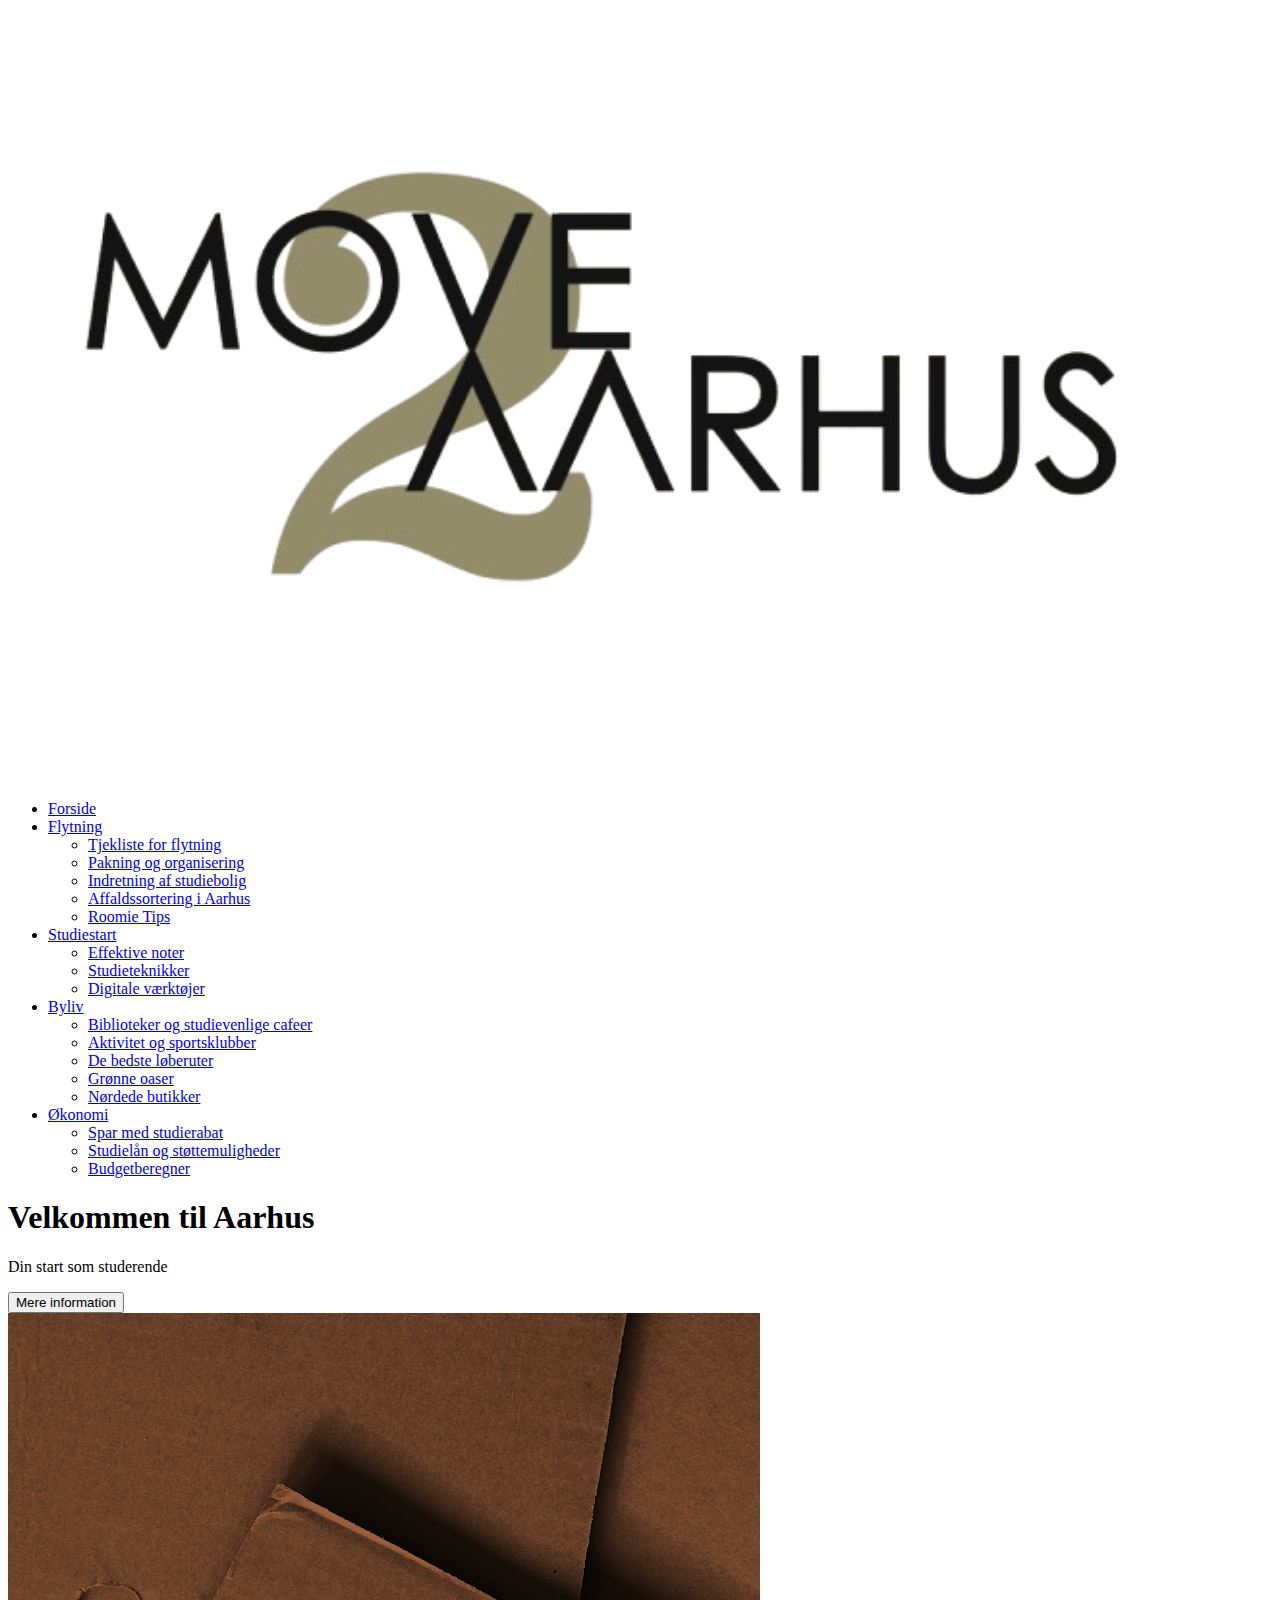
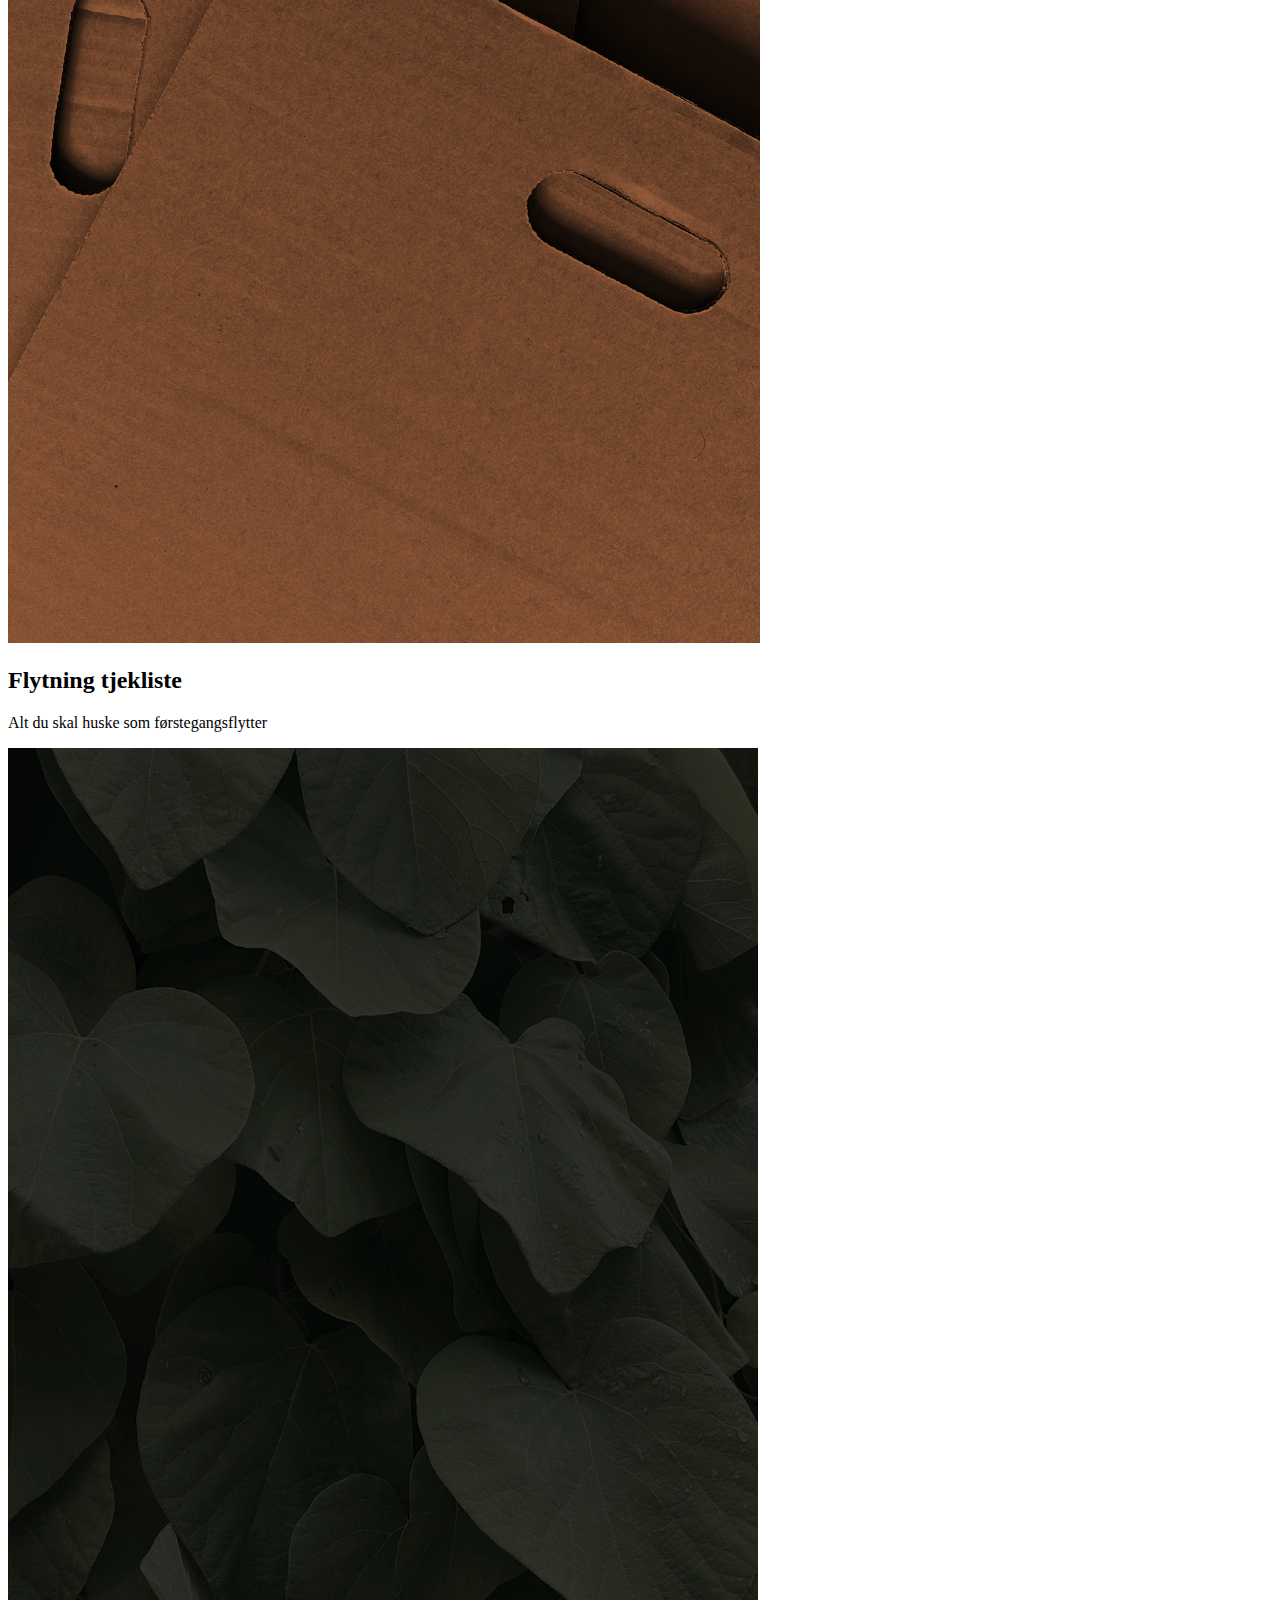
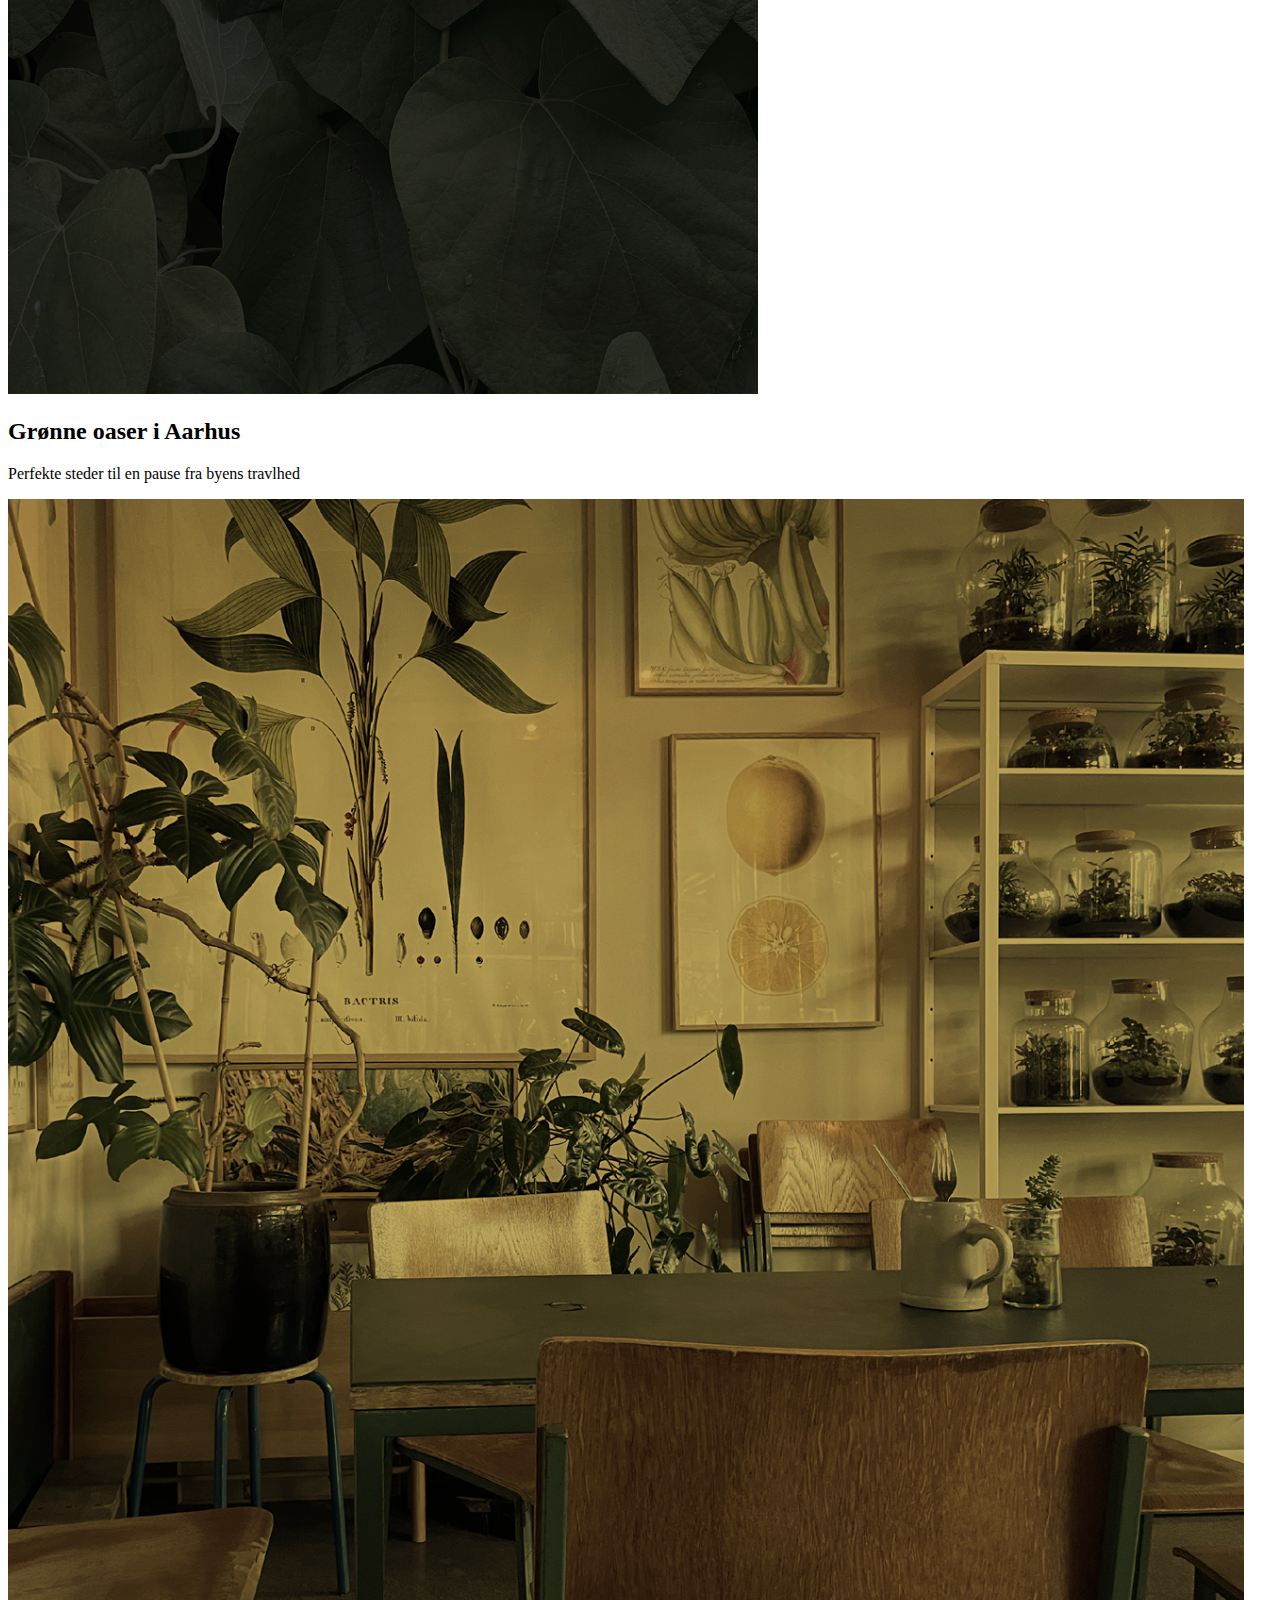
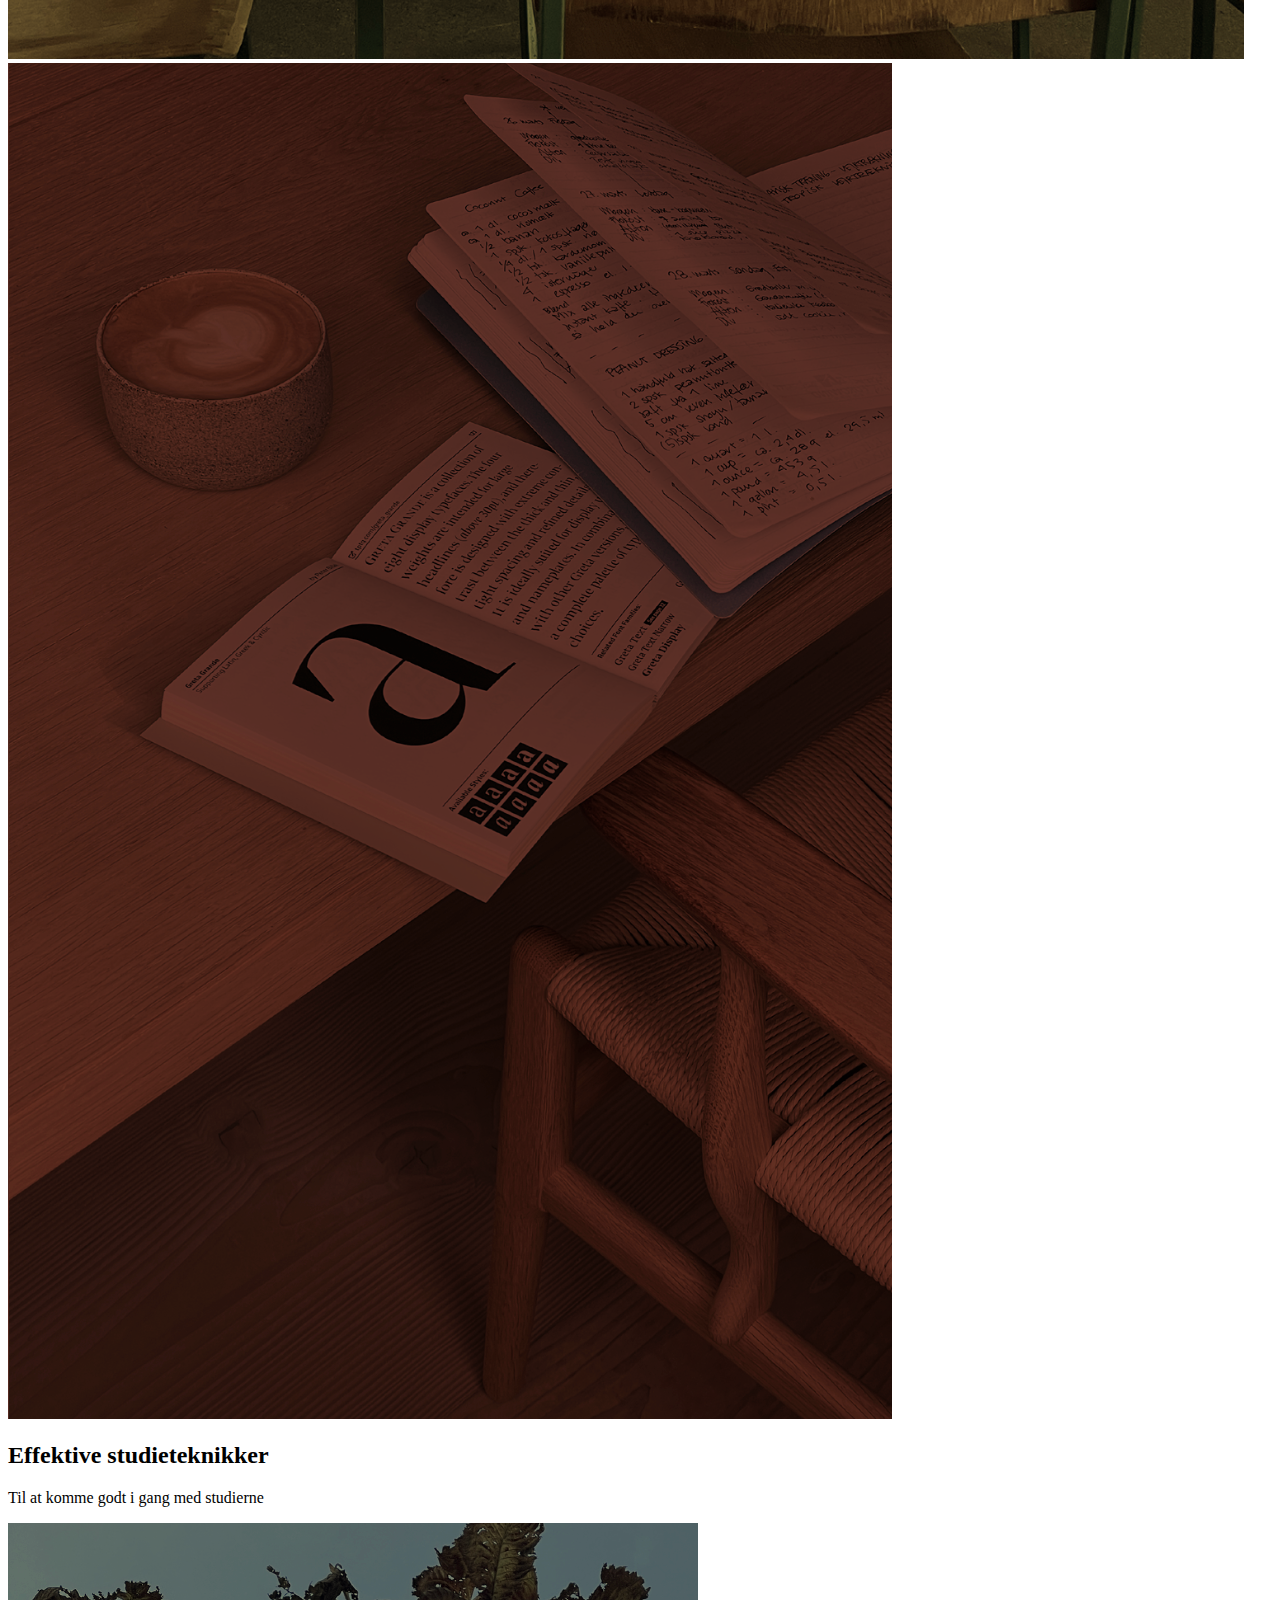
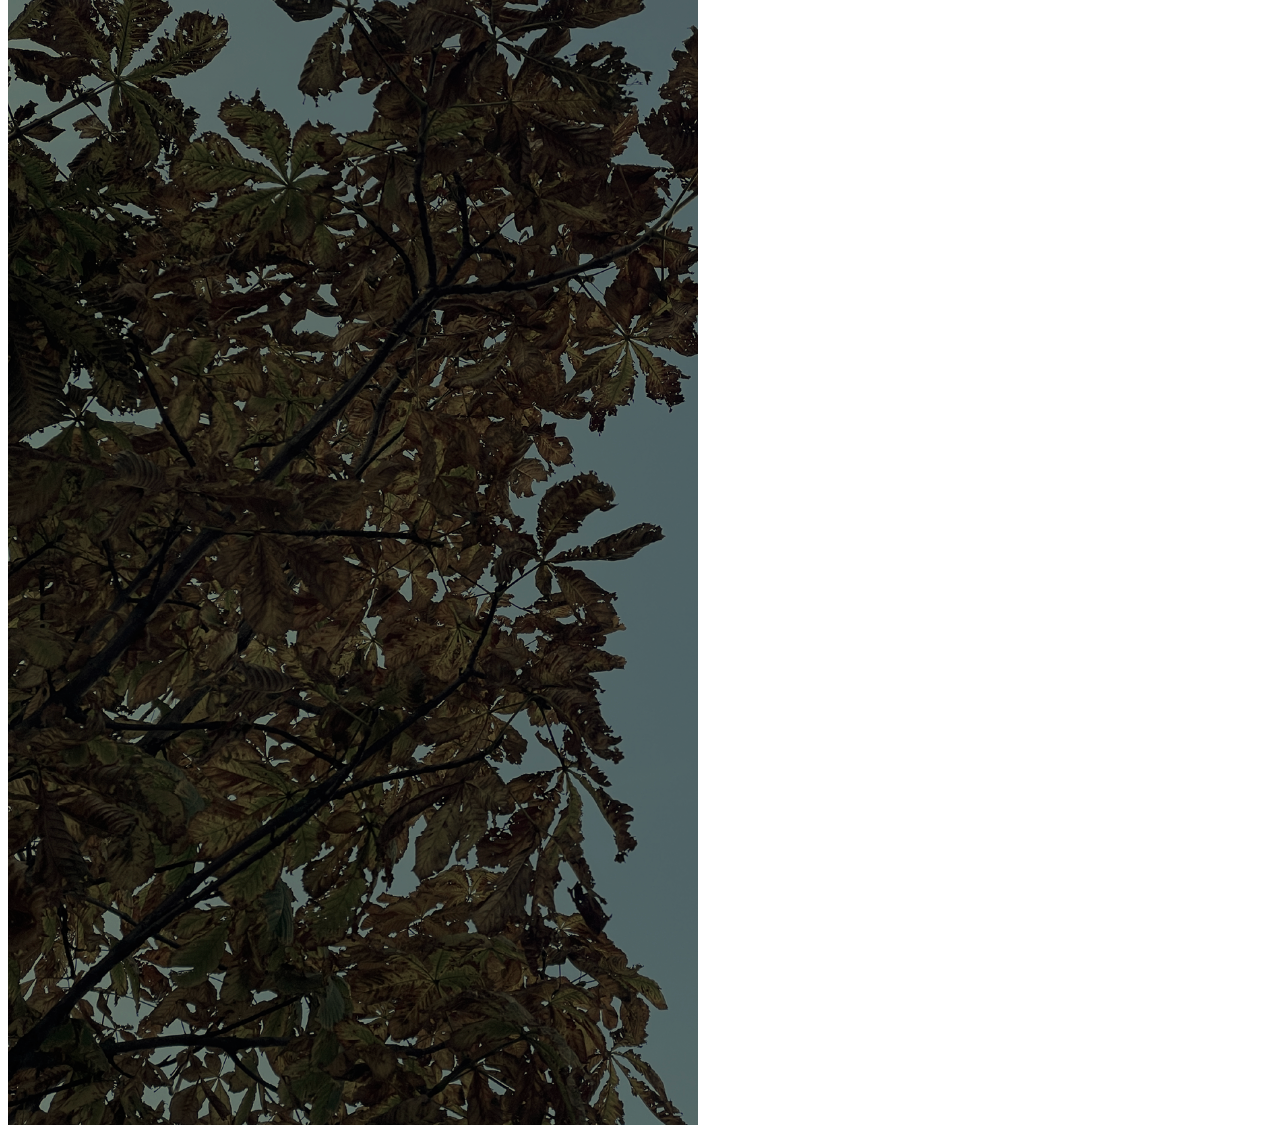
==== index.html @ 3c09b666 "index.html - forside html" ====
<!DOCTYPE html>
<html lang="da">

<head>
    <meta charset="UTF-8">
    <meta name="viewport" content="width=device-width, initial-scale=1.0">
    <title>Move2Aarhus</title>
    <link rel="stylesheet" href="css/style.css">
</head>

<body>
    <header>
        <section class="logo">
            <img src="img/logo.png" alt="Move2Aarhus logo">
        </section>
        <section>
            <nav>
                <ul class="menubar">
                    <li><a href="index.html">Forside</a></li>
                    <li class="dropdown">
                        <a href="#">Flytning</a>
                        <ul class="dropdown-content">
                            <li><a href="tjekliste.html">Tjekliste for flytning</a></li>
                            <li><a href="#">Pakning og organisering</a></li>
                            <li><a href="#">Indretning af studiebolig</a></li>
                            <li><a href="#">Affaldssortering i Aarhus</a></li>
                            <li><a href="#">Roomie Tips</a></li>
                        </ul>
                    </li>
                    <li class="dropdown">
                        <a href="#">Studiestart</a>
                        <ul class="dropdown-content">
                            <li><a href="#">Effektive noter</a></li>
                            <li><a href="studieteknikker.html">Studieteknikker</a></li>
                            <li><a href="#">Digitale værktøjer</a></li>
                        </ul>
                    </li>
                    <li class="dropdown">
                        <a href="#">Byliv</a>
                        <ul class="dropdown-content">
                            <li><a href="#">Biblioteker og studievenlige cafeer</a></li>
                            <li><a href="#">Aktivitet og sportsklubber</a></li>
                            <li><a href="#">De bedste løberuter</a></li>
                            <li><a href="grønne-oaser.html">Grønne oaser</a></li>
                            <li><a href="#">Nørdede butikker</a></li>
                        </ul>
                    </li>
                    <li class="dropdown">
                        <a href="#">Økonomi</a>
                        <ul class="dropdown-content">
                            <li><a href="#">Spar med studierabat</a></li>
                            <li><a href="#">Studielån og støttemuligheder</a></li>
                            <li><a href="#">Budgetberegner</a></li>
                        </ul>
                    </li>
                </ul>
            </nav>
        </section>
    </header>

    <main>
        <section class="velkommen">
            <h1>Velkommen til Aarhus</h1>
            <p>Din start som studerende</p>
            <button>Mere information</button>
        </section>

        <section class="forside-billeder-grid">
            <article class="billede billede-1">
                <img src="img/forside/kasser.png" alt="Flytning tjekliste">
                <div class="tekst">
                    <h2>Flytning tjekliste</h2>
                    <p>Alt du skal huske som førstegangsflytter</p>
                </div>
            </article>
            <article class="billede billede-2">
                <img src="img/forside/planter.png" alt="Grønne oaser i Aarhus">
                <div class="tekst">
                    <h2>Grønne oaser i Aarhus</h2>
                    <p>Perfekte steder til en pause fra byens travlhed</p>
                </div>
            </article>
            <article class="billede billede-3">
                <img src="img/forside/plantecafe.png" alt="Plantecafé Plukk">
            </article>
            <article class="billede billede-4">
                <img src="img/forside/studie.png" alt="Effektive studieteknikker">
                <div class="tekst">
                    <h2>Effektive studieteknikker</h2>
                    <p>Til at komme godt i gang med studierne</p>
                </div>
            </article>
            <article class="billede billede-5">
                <img src="img/forside/træ.png" alt="Toppen af træ">
            </article>
        </section>
    </main>
</body>

</html>
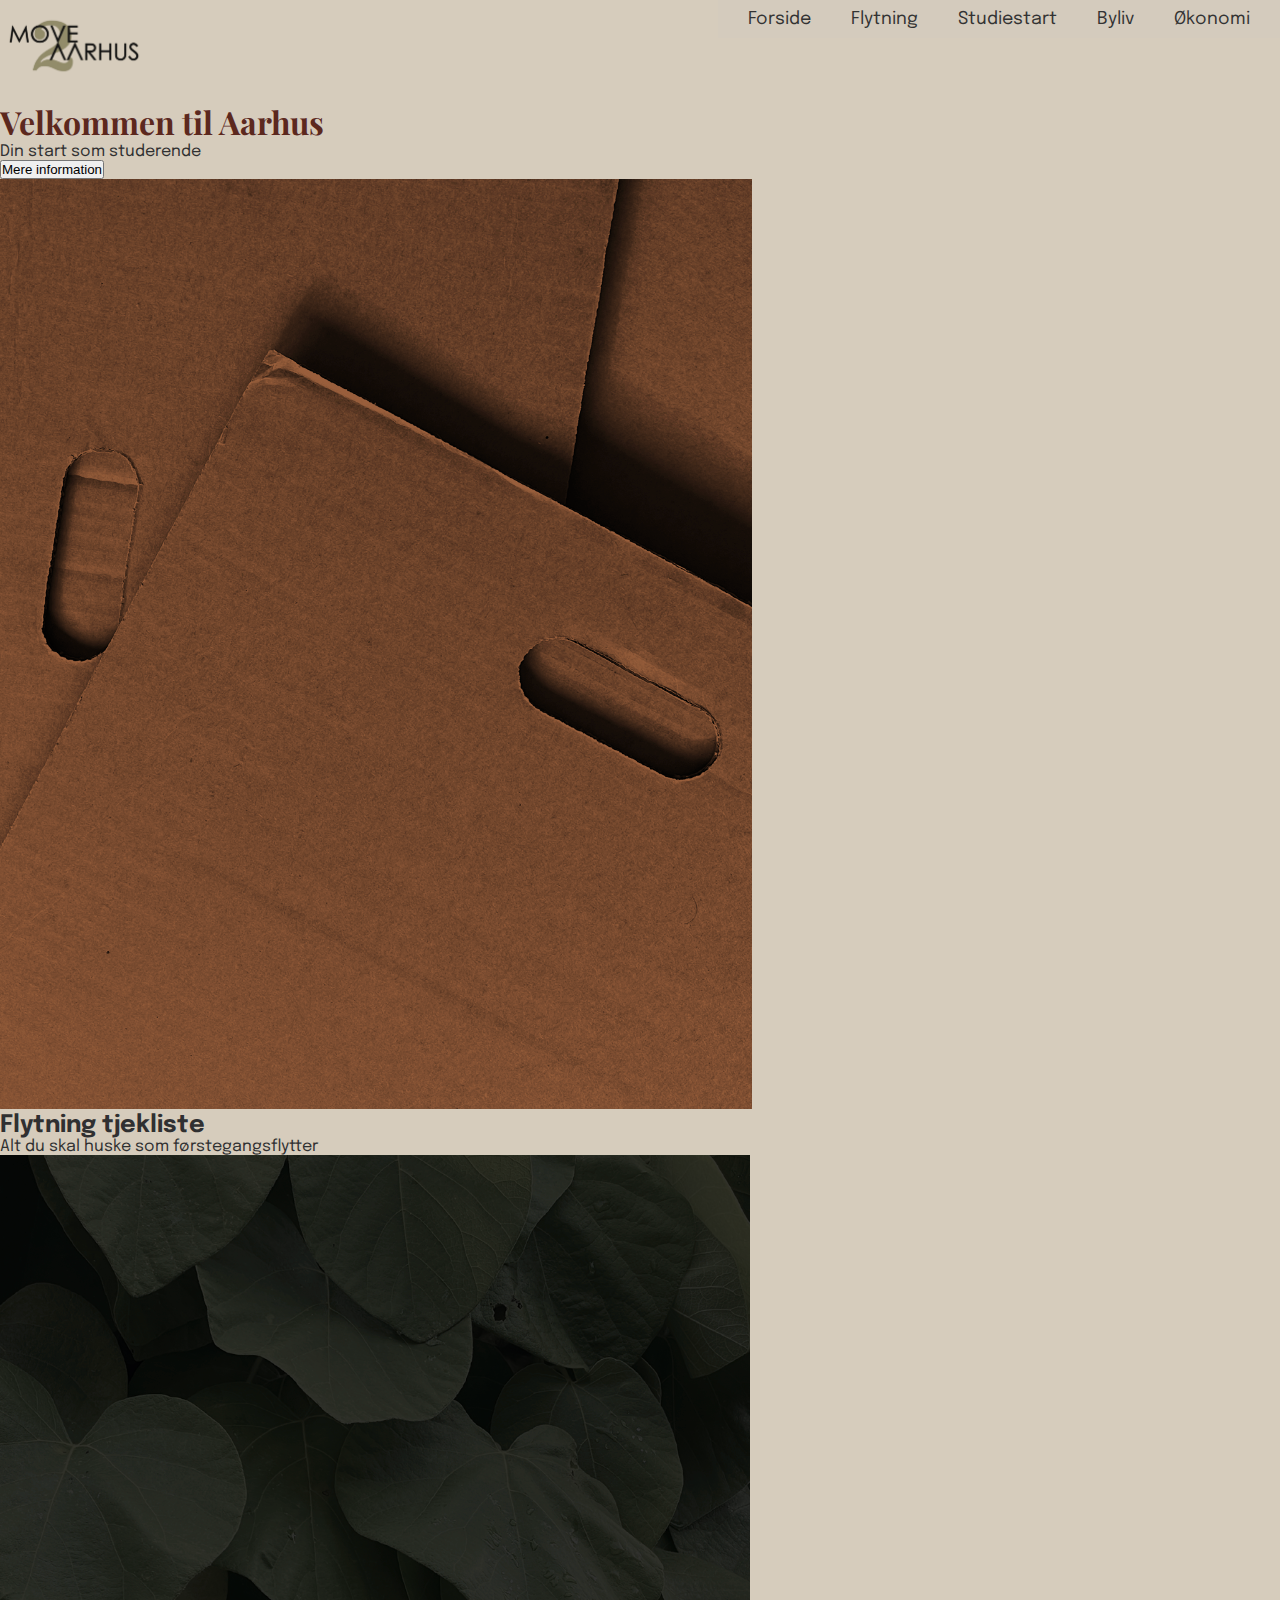
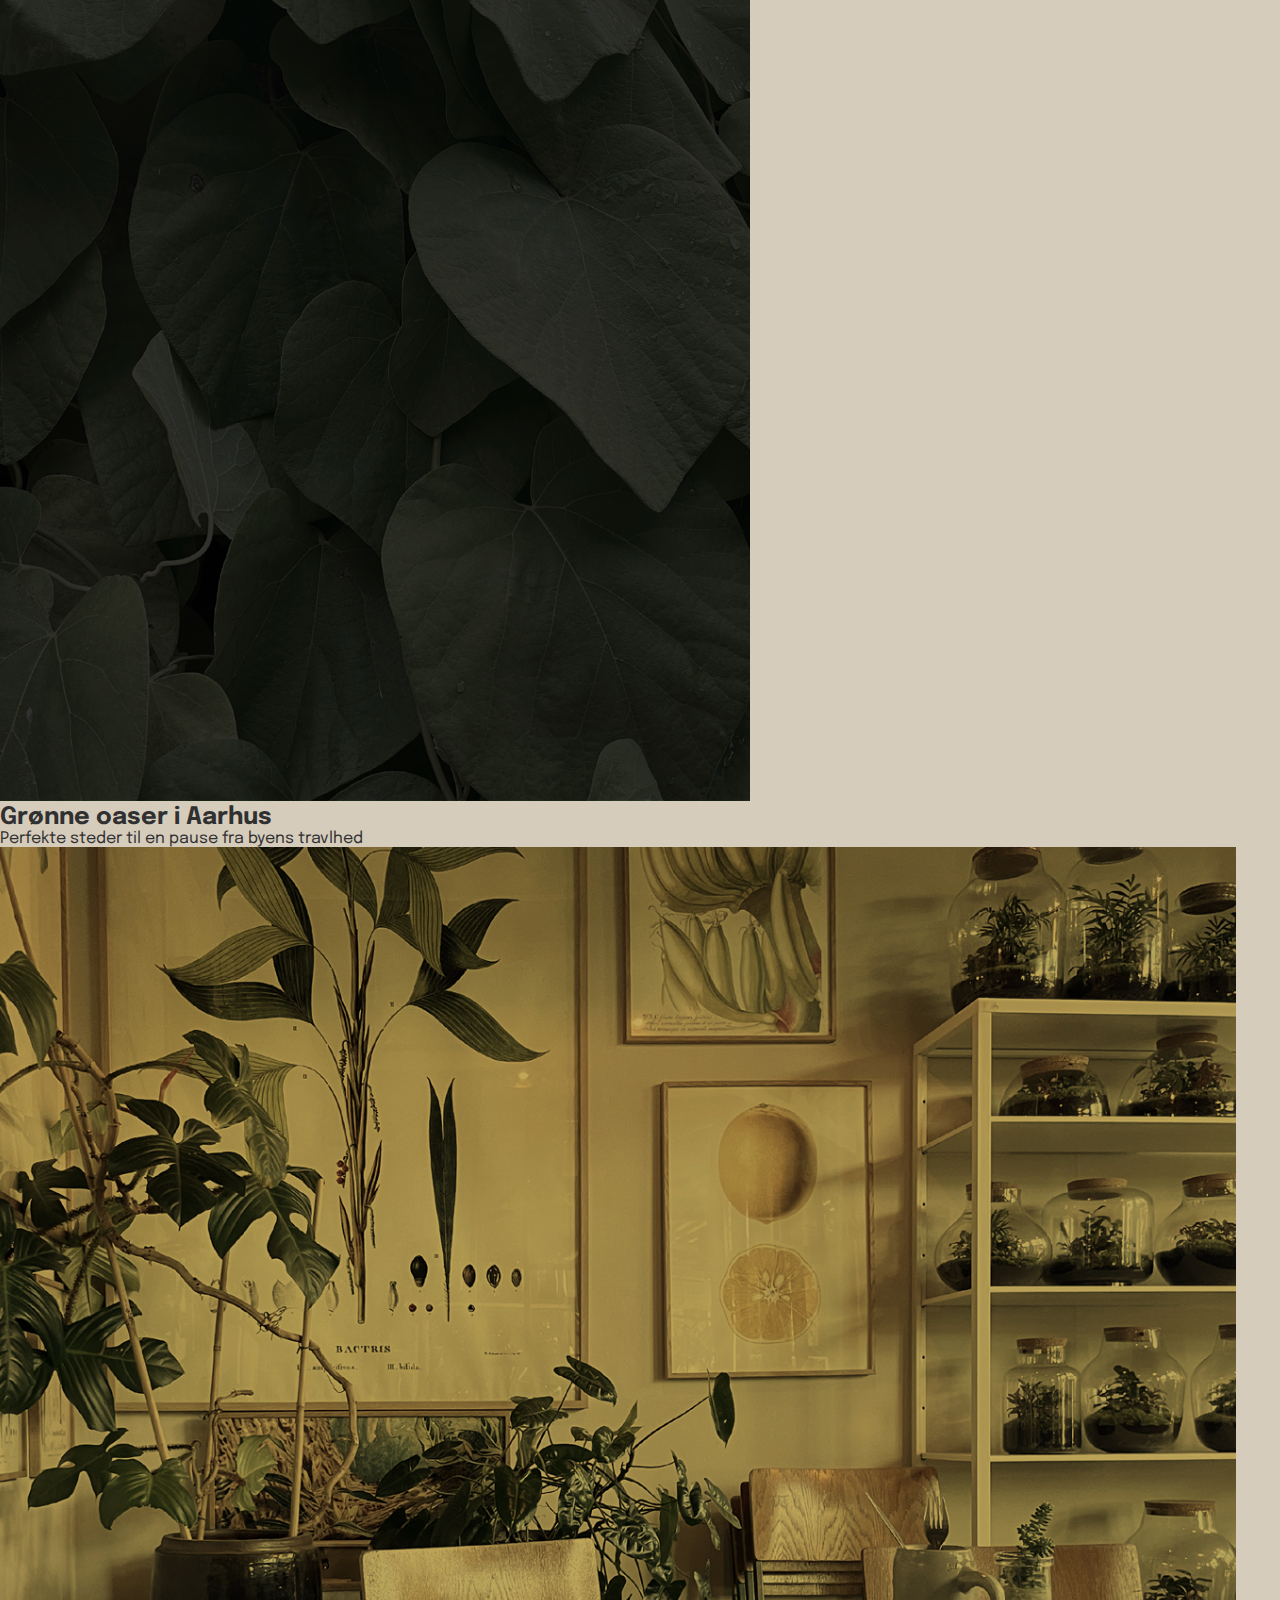
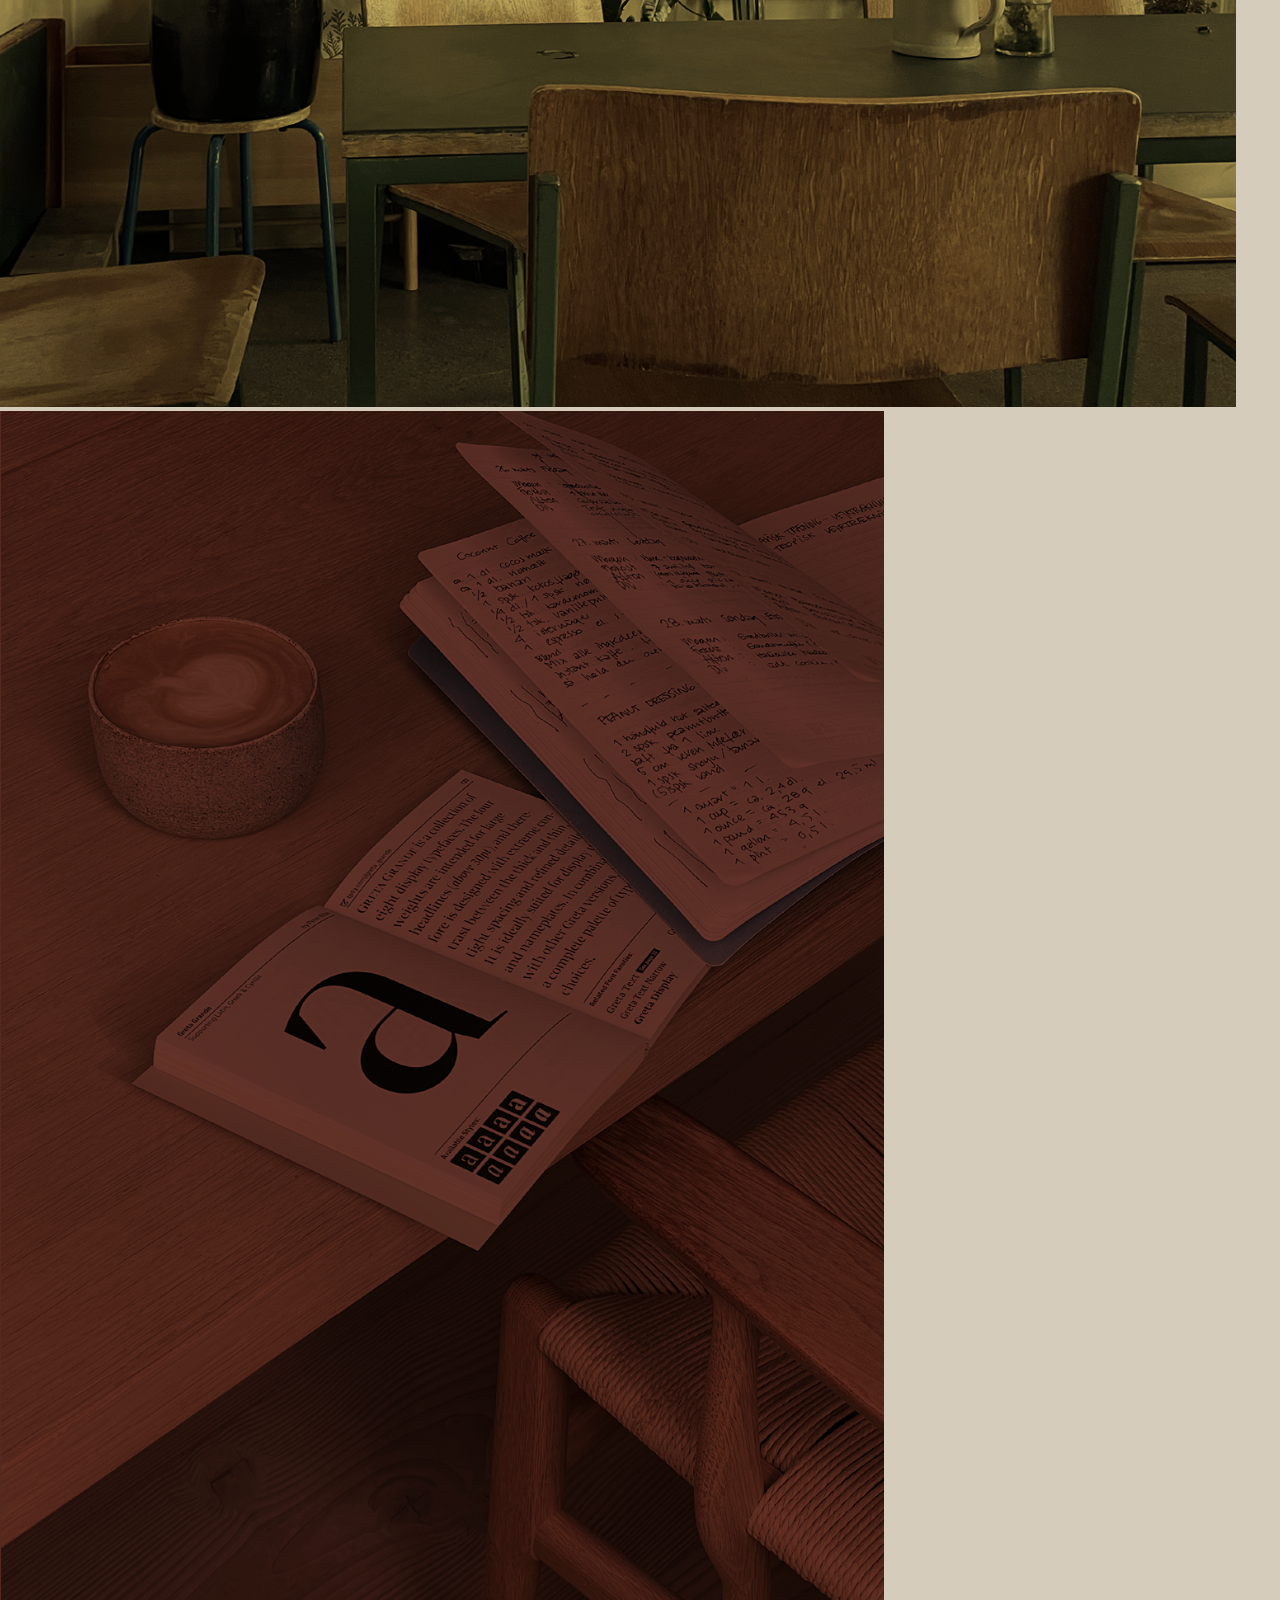
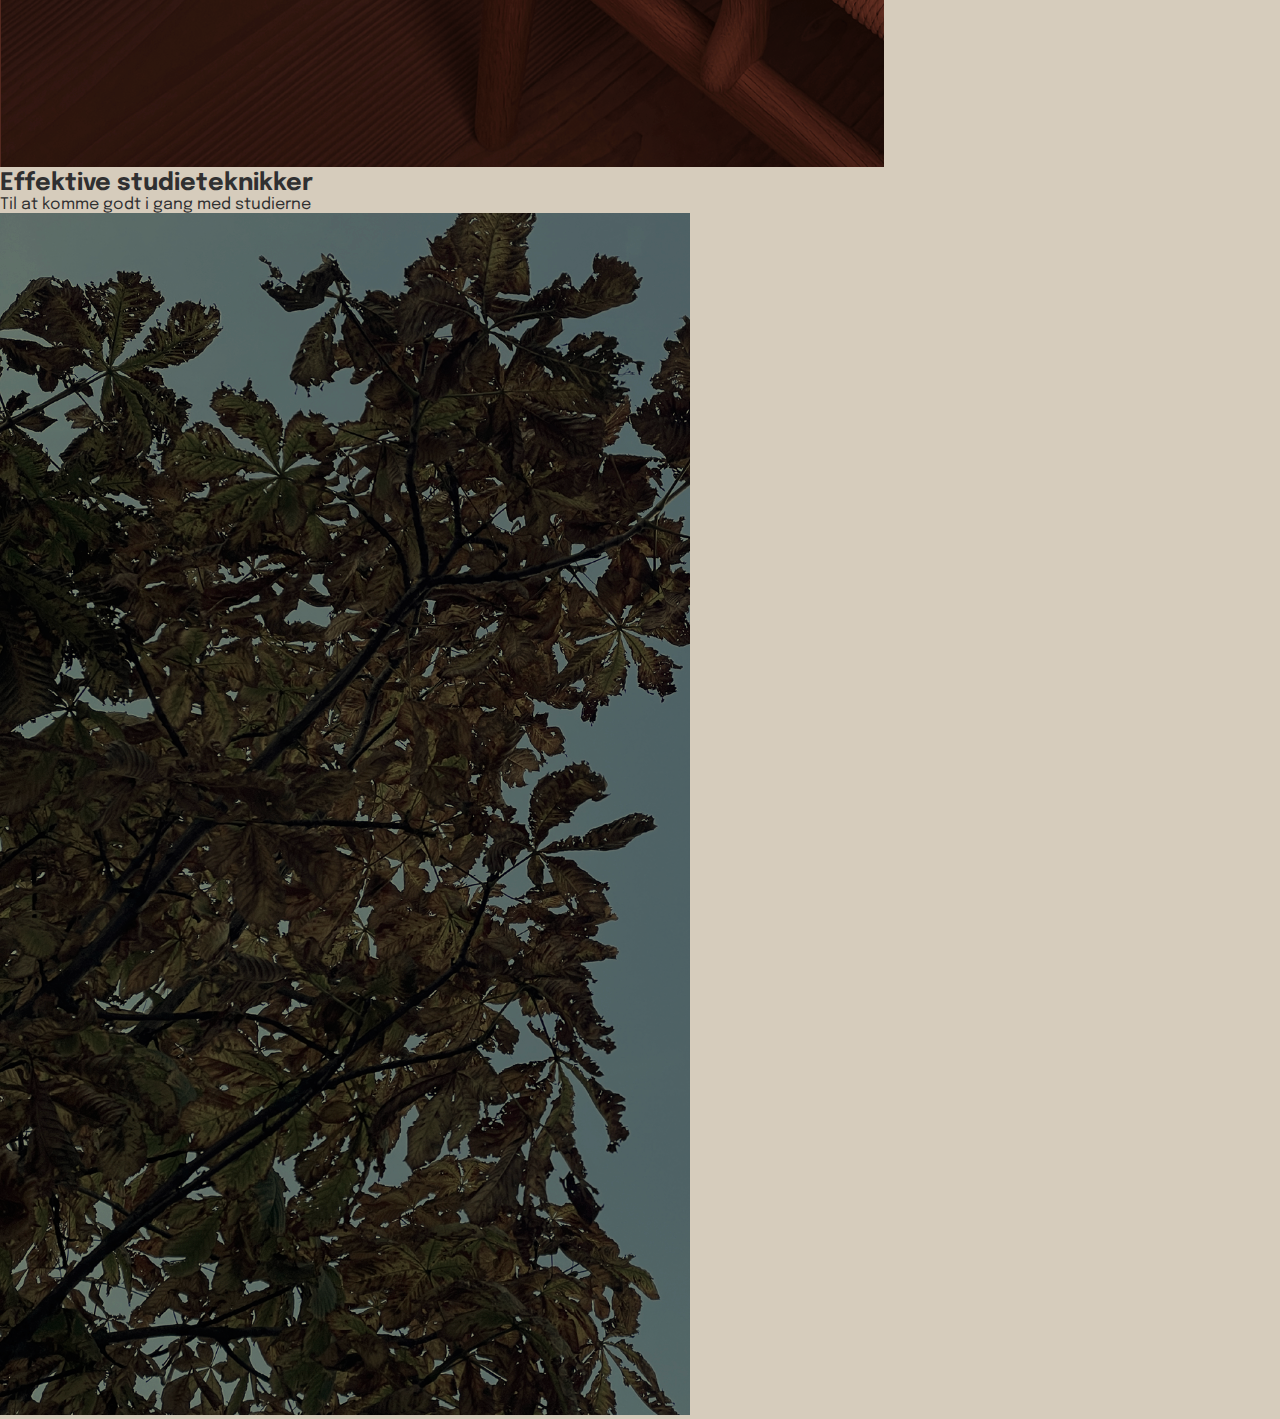
==== commit 71078562: "Navigationsbar i index" ====
--- a/index.html
+++ b/index.html
@@ -6,6 +6,16 @@
     <meta name="viewport" content="width=device-width, initial-scale=1.0">
     <title>Move2Aarhus</title>
     <link rel="stylesheet" href="css/style.css">
+
+    <!-- Link til Playfair Display Font-->
+    <link rel="preconnect" href="https://fonts.googleapis.com">
+    <link rel="preconnect" href="https://fonts.gstatic.com" crossorigin>
+    <link href="https://fonts.googleapis.com/css2?family=Playfair+Display:ital,wght@0,400..900;1,400..900&display=swap" rel="stylesheet">
+   
+    <!-- Link til Epilouge Font-->
+    <link rel="preconnect" href="https://fonts.googleapis.com">
+    <link rel="preconnect" href="https://fonts.gstatic.com" crossorigin>
+    <link href="https://fonts.googleapis.com/css2?family=Epilogue:ital,wght@0,100..900;1,100..900&family=Playfair+Display:ital,wght@0,400..900;1,400..900&display=swap" rel="stylesheet">
 </head>
 
 <body>
@@ -14,50 +24,54 @@
             <img src="img/logo.png" alt="Move2Aarhus logo">
         </section>
         <section>
-            <nav>
-                <ul class="menubar">
+            <nav class="navbar">
+                <ul>
                     <li><a href="index.html">Forside</a></li>
+
                     <li class="dropdown">
-                        <a href="#">Flytning</a>
-                        <ul class="dropdown-content">
-                            <li><a href="tjekliste.html">Tjekliste for flytning</a></li>
-                            <li><a href="#">Pakning og organisering</a></li>
-                            <li><a href="#">Indretning af studiebolig</a></li>
-                            <li><a href="#">Affaldssortering i Aarhus</a></li>
-                            <li><a href="#">Roomie Tips</a></li>
-                        </ul>
+                        <a href="#" class="dropbtn">Flytning</a>
+                        <div class="dropdown-content">
+                            <a href="tjekliste.html">Flytning</a>
+                            <a href="#">Pakning og organisering</a>
+                            <a href="#">Indretning af studiebolig</a>
+                            <a href="#">Affaldssortering i Aarhus</a>
+                            <a href="#">Roomie Tips</a>
+                        </div>
                     </li>
+
                     <li class="dropdown">
-                        <a href="#">Studiestart</a>
-                        <ul class="dropdown-content">
-                            <li><a href="#">Effektive noter</a></li>
-                            <li><a href="studieteknikker.html">Studieteknikker</a></li>
-                            <li><a href="#">Digitale værktøjer</a></li>
-                        </ul>
+                        <a href="#" class="dropbtn">Studiestart</a>
+                        <div class="dropdown-content">
+                            <a href="#">Effektive noter</a>
+                            <a href="studieteknikker.html">Studieteknikker</a>
+                            <a href="#">Digitale værktøjer</a>
+                        </div>
                     </li>
+
                     <li class="dropdown">
-                        <a href="#">Byliv</a>
-                        <ul class="dropdown-content">
-                            <li><a href="#">Biblioteker og studievenlige cafeer</a></li>
-                            <li><a href="#">Aktivitet og sportsklubber</a></li>
-                            <li><a href="#">De bedste løberuter</a></li>
-                            <li><a href="grønne-oaser.html">Grønne oaser</a></li>
-                            <li><a href="#">Nørdede butikker</a></li>
-                        </ul>
+                        <a href="#" class="dropbtn">Byliv</a>
+                        <div class="dropdown-content">
+                            <a href="#">Biblioteker og studievenlige cafeer</a>
+                            <a href="#">Aktivitet og sportsklubber</a>
+                            <a href="#">De bedste løberuter</a>
+                            <a href="grønne-oaser.html">Grønne oaser</a>
+                            <a href="#">Nørdede butikker</a>
+                        </div>
                     </li>
+
                     <li class="dropdown">
-                        <a href="#">Økonomi</a>
-                        <ul class="dropdown-content">
-                            <li><a href="#">Spar med studierabat</a></li>
-                            <li><a href="#">Studielån og støttemuligheder</a></li>
-                            <li><a href="#">Budgetberegner</a></li>
-                        </ul>
+                        <a href="#" class="dropbtn">Økonomi</a>
+                        <div class="dropdown-content">
+                            <a href="#">Spar med studierabat</a>
+                            <a href="#">Studielån og støttemuligheder</a>
+                            <a href="#">Budgetberegner</a>
+                        </div>
                     </li>
                 </ul>
             </nav>
         </section>
     </header>
-
+    
     <main>
         <section class="velkommen">
             <h1>Velkommen til Aarhus</h1>
--- a/css/style.css
+++ b/css/style.css
@@ -0,0 +1,113 @@
+* {
+    margin: 0;
+    padding: 0;
+    box-sizing: border-box;
+}
+
+:root {
+    --rødbrun: rgb(92,40,30);
+    --baggrund: rgb(214,204,188);
+    --tekst: rgb(48,48,49);
+    --oliven: rgb(140,135,106);
+    --karry: rgb(190,162,81);
+    --off-white: rgb(251,249,237)
+}
+
+body {
+    margin: 0;
+    font-family: "Epilogue";
+    background-color:var(--baggrund);
+    color: var(--tekst);
+}
+
+.logo img {
+    width: 150px;
+    height: auto;
+}
+
+/* Navigation bar */
+.navbar {
+    position: absolute;
+    top: 0;
+    right: 0;
+    background-color: #d4cbbd;
+    padding: 10px 20px;
+}
+
+.navbar ul {
+    list-style-type: none;
+    margin: 0;
+    padding: 0;
+    display: flex;
+    gap: 20px;
+}
+
+.navbar ul li {
+    position: relative;
+}
+
+.navbar ul li a {
+    text-decoration: none;
+    color: #333;
+    font-size: 1.1rem;
+    padding: 5px 10px;
+    transition: color 0.3s;
+}
+
+.navbar ul li a:hover {
+    color: #000;
+}
+
+/* Dropdown menu */
+.dropdown-content {
+    display: none;
+    position: absolute;
+    background-color: #f9f9f9;
+    box-shadow: 0px 8px 16px rgba(0, 0, 0, 0.2);
+    min-width: 160px;
+    z-index: 1;
+}
+
+.dropdown-content a {
+    padding: 10px 20px;
+    display: block;
+    text-decoration: none;
+    color: #333;
+    font-size: 1rem;
+}
+
+.dropdown-content a:hover {
+    background-color: #ddd;
+}
+
+.dropdown:hover .dropdown-content {
+    display: block;
+}
+
+.dropbtn {
+    cursor: pointer;
+}
+
+h1 {
+    font-family: "Playfair Display";
+    color: var(--rødbrun);
+}
+
+/* floating af billeder:
+
+
+        /* Full height and width */
+        html, body {
+            height: 100%;
+            width: 100%;
+        }
+
+        /* Image styling */
+        .top-image {
+            display: block;         /* Remove inline space */
+            width: 100vw;           /* Full width of the viewport */
+            height: auto;           /* Maintain aspect ratio */
+            position: absolute;     /* Position at the top */
+            top: 0;
+            left: 0;
+        }
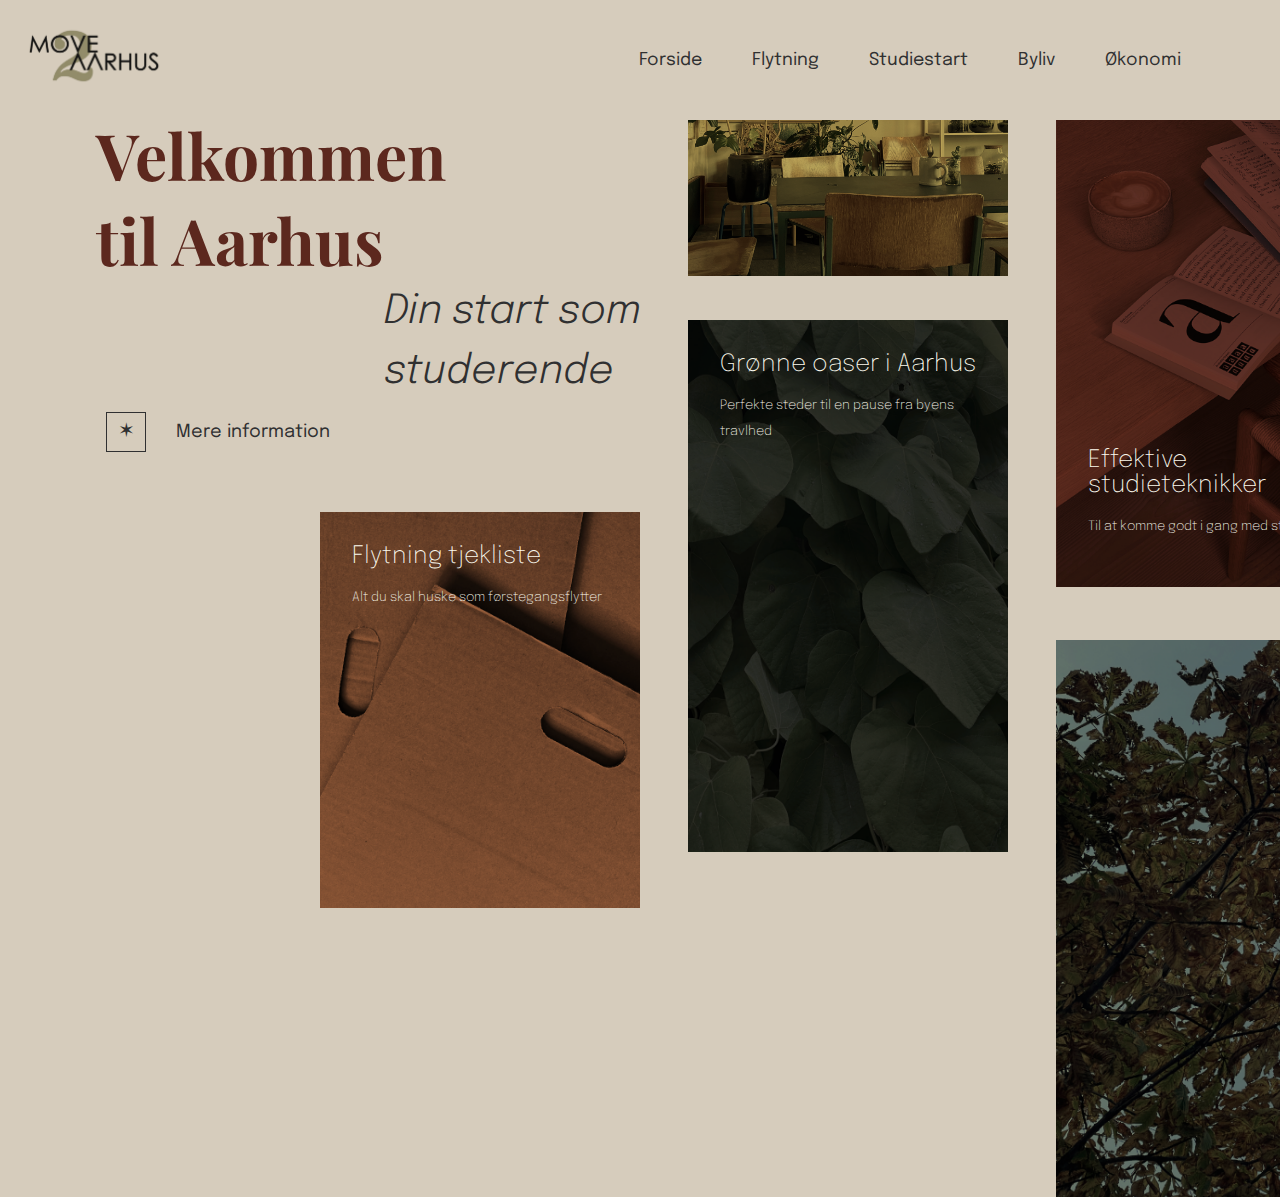
==== commit 6d779a82: "CSS til min forside" ====
--- a/index.html
+++ b/index.html
@@ -20,92 +20,99 @@
 
 <body>
     <header>
-        <section class="logo">
-            <img src="img/logo.png" alt="Move2Aarhus logo">
-        </section>
-        <section>
-            <nav class="navbar">
-                <ul>
-                    <li><a href="index.html">Forside</a></li>
+        <section class="navbar-container">
+            <article class="logo">
+                <img src="img/logo.png" alt="Move2Aarhus logo">
+            </article>
+            <article>
+                <nav class="navbar">
+                    <ul>
+                        <li><a href="index.html">Forside</a></li>
 
-                    <li class="dropdown">
-                        <a href="#" class="dropbtn">Flytning</a>
-                        <div class="dropdown-content">
-                            <a href="tjekliste.html">Flytning</a>
-                            <a href="#">Pakning og organisering</a>
-                            <a href="#">Indretning af studiebolig</a>
-                            <a href="#">Affaldssortering i Aarhus</a>
-                            <a href="#">Roomie Tips</a>
-                        </div>
-                    </li>
+                        <li class="dropdown">
+                            <a href="#" class="dropbtn">Flytning</a>
+                            <div class="dropdown-content">
+                                <a href="tjekliste.html">Flytning</a>
+                                <a href="#">Pakning og organisering</a>
+                                <a href="#">Indretning af studiebolig</a>
+                                <a href="#">Affaldssortering i Aarhus</a>
+                                <a href="#">Roomie Tips</a>
+                            </div>
+                        </li>
 
-                    <li class="dropdown">
-                        <a href="#" class="dropbtn">Studiestart</a>
-                        <div class="dropdown-content">
-                            <a href="#">Effektive noter</a>
-                            <a href="studieteknikker.html">Studieteknikker</a>
-                            <a href="#">Digitale værktøjer</a>
-                        </div>
-                    </li>
+                        <li class="dropdown">
+                            <a href="#" class="dropbtn">Studiestart</a>
+                            <div class="dropdown-content">
+                                <a href="#">Effektive noter</a>
+                                <a href="studieteknikker.html">Studieteknikker</a>
+                                <a href="#">Digitale værktøjer</a>
+                            </div>
+                        </li>
 
-                    <li class="dropdown">
-                        <a href="#" class="dropbtn">Byliv</a>
-                        <div class="dropdown-content">
-                            <a href="#">Biblioteker og studievenlige cafeer</a>
-                            <a href="#">Aktivitet og sportsklubber</a>
-                            <a href="#">De bedste løberuter</a>
-                            <a href="grønne-oaser.html">Grønne oaser</a>
-                            <a href="#">Nørdede butikker</a>
-                        </div>
-                    </li>
+                        <li class="dropdown">
+                            <a href="#" class="dropbtn">Byliv</a>
+                            <div class="dropdown-content">
+                                <a href="#">Biblioteker og studievenlige cafeer</a>
+                                <a href="#">Aktivitet og sportsklubber</a>
+                                <a href="#">De bedste løberuter</a>
+                                <a href="grønne-oaser.html">Grønne oaser</a>
+                                <a href="#">Nørdede butikker</a>
+                            </div>
+                        </li>
 
-                    <li class="dropdown">
-                        <a href="#" class="dropbtn">Økonomi</a>
-                        <div class="dropdown-content">
-                            <a href="#">Spar med studierabat</a>
-                            <a href="#">Studielån og støttemuligheder</a>
-                            <a href="#">Budgetberegner</a>
-                        </div>
-                    </li>
-                </ul>
-            </nav>
+                        <li class="dropdown">
+                            <a href="#" class="dropbtn">Økonomi</a>
+                            <div class="dropdown-content">
+                                <a href="#">Spar med studierabat</a>
+                                <a href="#">Studielån og støttemuligheder</a>
+                                <a href="#">Budgetberegner</a>
+                            </div>
+                        </li>
+                    </ul>
+                </nav>
+            </article>
         </section>
     </header>
-    
+
     <main>
         <section class="velkommen">
-            <h1>Velkommen til Aarhus</h1>
-            <p>Din start som studerende</p>
-            <button>Mere information</button>
+            <h1>Velkommen<br>til Aarhus</h1>
+            <p>Din start som <br> studerende</p>
+            <article class="info-box">
+                <div class="icon-box">
+                    <span class="icon">✶</span>
+                </div>
+                <span class="info-text">Mere information</span>
+            </article>
         </section>
 
         <section class="forside-billeder-grid">
             <article class="billede billede-1">
-                <img src="img/forside/kasser.png" alt="Flytning tjekliste">
-                <div class="tekst">
+                <img src="img/forside/kasser.png" alt="Flytning tjekliste" class="kasser">
+                <div class="kasser text">
                     <h2>Flytning tjekliste</h2>
                     <p>Alt du skal huske som førstegangsflytter</p>
                 </div>
             </article>
             <article class="billede billede-2">
-                <img src="img/forside/planter.png" alt="Grønne oaser i Aarhus">
-                <div class="tekst">
+                <img src="img/forside/planter.png" alt="Grønne oaser i Aarhus" class="planter">
+                <div class="planter text">
                     <h2>Grønne oaser i Aarhus</h2>
                     <p>Perfekte steder til en pause fra byens travlhed</p>
                 </div>
             </article>
             <article class="billede billede-3">
-                <img src="img/forside/plantecafe.png" alt="Plantecafé Plukk">
+                <img src="img/forside/plantecafe.png" alt="Plantecafé Plukk" class="plukk">
             </article>
             <article class="billede billede-4">
-                <img src="img/forside/studie.png" alt="Effektive studieteknikker">
-                <div class="tekst">
+                <img src="img/forside/studie.png" alt="Effektive studieteknikker" class="studie">
+                <div class="studie text bottom">
                     <h2>Effektive studieteknikker</h2>
                     <p>Til at komme godt i gang med studierne</p>
                 </div>
             </article>
             <article class="billede billede-5">
-                <img src="img/forside/træ.png" alt="Toppen af træ">
+                <img src="img/forside/træ.png" alt="Toppen af træ" class="træ">
             </article>
         </section>
     </main>
--- a/css/style.css
+++ b/css/style.css
@@ -18,52 +18,65 @@
     font-family: "Epilogue";
     background-color:var(--baggrund);
     color: var(--tekst);
-}
-
+    margin-left: 6rem;
+    margin-right: 10rem;
+    margin-bottom: 4rem;
+    padding-top: 9rem;
+}
+
+/* Navigation bar */
+.navbar-container {
+    display: flex; /* Gør det til et flex-container */
+    justify-content: space-between; /* Sørger for, at logoet er til venstre og menuen til højre */
+    align-items: center; /* Vertikal centrering */
+    padding: 10px 20px; /* Lidt padding omkring indholdet */
+    background-color: var(--baggrund); /* Baggrundsfarve til hele baren */
+    position: fixed;
+    width: 100%; /* Sikrer, at baren fylder hele bredden */
+    top: 0;
+    left: 0;
+    right: 0rem;
+    z-index: 1000; /* Sørger for, at baren er øverst */
+}
+
+/* Logo */
 .logo img {
-    width: 150px;
+    width: 150px; /* Tilpas logoets størrelse */
     height: auto;
-}
-
-/* Navigation bar */
-.navbar {
-    position: absolute;
-    top: 0;
-    right: 0;
-    background-color: #d4cbbd;
-    padding: 10px 20px;
-}
-
+
+}
+
+/* Navbar */
 .navbar ul {
-    list-style-type: none;
+    list-style: none;
     margin: 0;
-    padding: 0;
+    padding-right: 4rem;
     display: flex;
-    gap: 20px;
+    gap: 20px; /* Afstand mellem menu punkterne */
 }
 
 .navbar ul li {
-    position: relative;
+    display: inline-block;
 }
 
 .navbar ul li a {
     text-decoration: none;
-    color: #333;
+    color: var(--tekst);
     font-size: 1.1rem;
-    padding: 5px 10px;
+    padding: 15px 15px;
     transition: color 0.3s;
 }
 
 .navbar ul li a:hover {
-    color: #000;
+    color: var(--oliven);
 }
 
 /* Dropdown menu */
 .dropdown-content {
     display: none;
     position: absolute;
-    background-color: #f9f9f9;
-    box-shadow: 0px 8px 16px rgba(0, 0, 0, 0.2);
+    background-color: var(--off-white);
+    box-shadow: 0px 8px 16px, none;
     min-width: 160px;
     z-index: 1;
 }
@@ -71,13 +84,9 @@
 .dropdown-content a {
     padding: 10px 20px;
     display: block;
-    text-decoration: none;
-    color: #333;
+    text-decoration: var(--oliven);
+    color: var(--tekst);
     font-size: 1rem;
-}
-
-.dropdown-content a:hover {
-    background-color: #ddd;
 }
 
 .dropdown:hover .dropdown-content {
@@ -91,23 +100,117 @@
 h1 {
     font-family: "Playfair Display";
     color: var(--rødbrun);
-}
-
-/* floating af billeder:
-
-
-        /* Full height and width */
-        html, body {
-            height: 100%;
-            width: 100%;
-        }
-
-        /* Image styling */
-        .top-image {
-            display: block;         /* Remove inline space */
-            width: 100vw;           /* Full width of the viewport */
-            height: auto;           /* Maintain aspect ratio */
-            position: absolute;     /* Position at the top */
-            top: 0;
-            left: 0;
-        }
+    margin-top: calc(-2rem);
+}
+
+/* Velkomst sektion */
+.velkommen {
+    display: flex;
+    flex-direction: column;
+    gap: 0px;
+}
+
+.velkommen h1 {
+    font-family: 'Playfair Display', serif;
+    font-size:4rem;
+    color: var(--rødbrun);
+}
+
+.velkommen p {
+    font-size: 2.5rem;
+    color: rgb(48,48,49);
+    padding-left: 18rem;
+    font-style: italic;
+    line-height: 60px;
+    font-weight: 300;
+
+}
+
+/* mere info boks */
+.info-box {
+    display: flex; /* Flexbox for at placere stjernen og teksten i linje */
+    align-items: center; /* Vertikal centrering af indholdet */
+    padding: 10px;
+    cursor: pointer; /* Ændrer markøren til en hånd, når man holder over */
+    transition: background-color 0.3s ease; /* Tilføjer en overgangseffekt */
+}
+
+/* Ikonboks */
+.icon-box {
+    display: flex; /* Sikrer at ikonet er centreret */
+    justify-content: center;
+    align-items: center;
+    width: 40px; /* Fastsætter størrelsen på ikonkassen */
+    height: 40px;
+    border: 1px solid var(--tekst); /* Kant omkring ikonet */
+    margin-right: 30px; /* Plads mellem ikonet og teksten */
+}
+
+/* Ikonet */
+.icon {
+    font-size: 20px; /* Størrelse på ikonet */
+    line-height: 0; /* Fjerner ekstra plads omkring ikonet */
+}
+
+/* Teksten */
+.info-text {
+    font-family: "Epilogue", sans-serif;
+    font-size: 18px;
+    color: var(--tekst);
+}
+
+/* billeder */
+
+.kasser, .planter, .plukk, .studie, .træ {
+    display: block;
+    width: 20rem;
+    height: auto;
+    position: absolute;
+    z-index: -1; /* Sørger for at billederne ligger bag alt andet */
+}
+
+/* Specifikke positioner for hvert billede */
+.kasser {
+    top: 32rem;
+    left: 20rem;
+}
+
+.planter {
+    top: 20rem;
+    left: 43rem;
+}
+
+.plukk {
+    top: calc(-1.5rem);
+    left: 43rem;
+}
+
+.studie {
+    top: 6rem;
+    left: 66rem;
+}
+
+.træ {
+    top: 40rem;
+    left: 66rem;
+}
+
+.text {
+    padding: 2rem;
+    color: var(--off-white);
+}
+
+.text p {
+    padding-top: 1rem;
+    font-size: small;
+    line-height: 2;
+    font-weight: 200;
+}
+
+.text h2 {
+    font-weight: 200;
+}
+
+.bottom {
+    padding-top: 22rem;
+}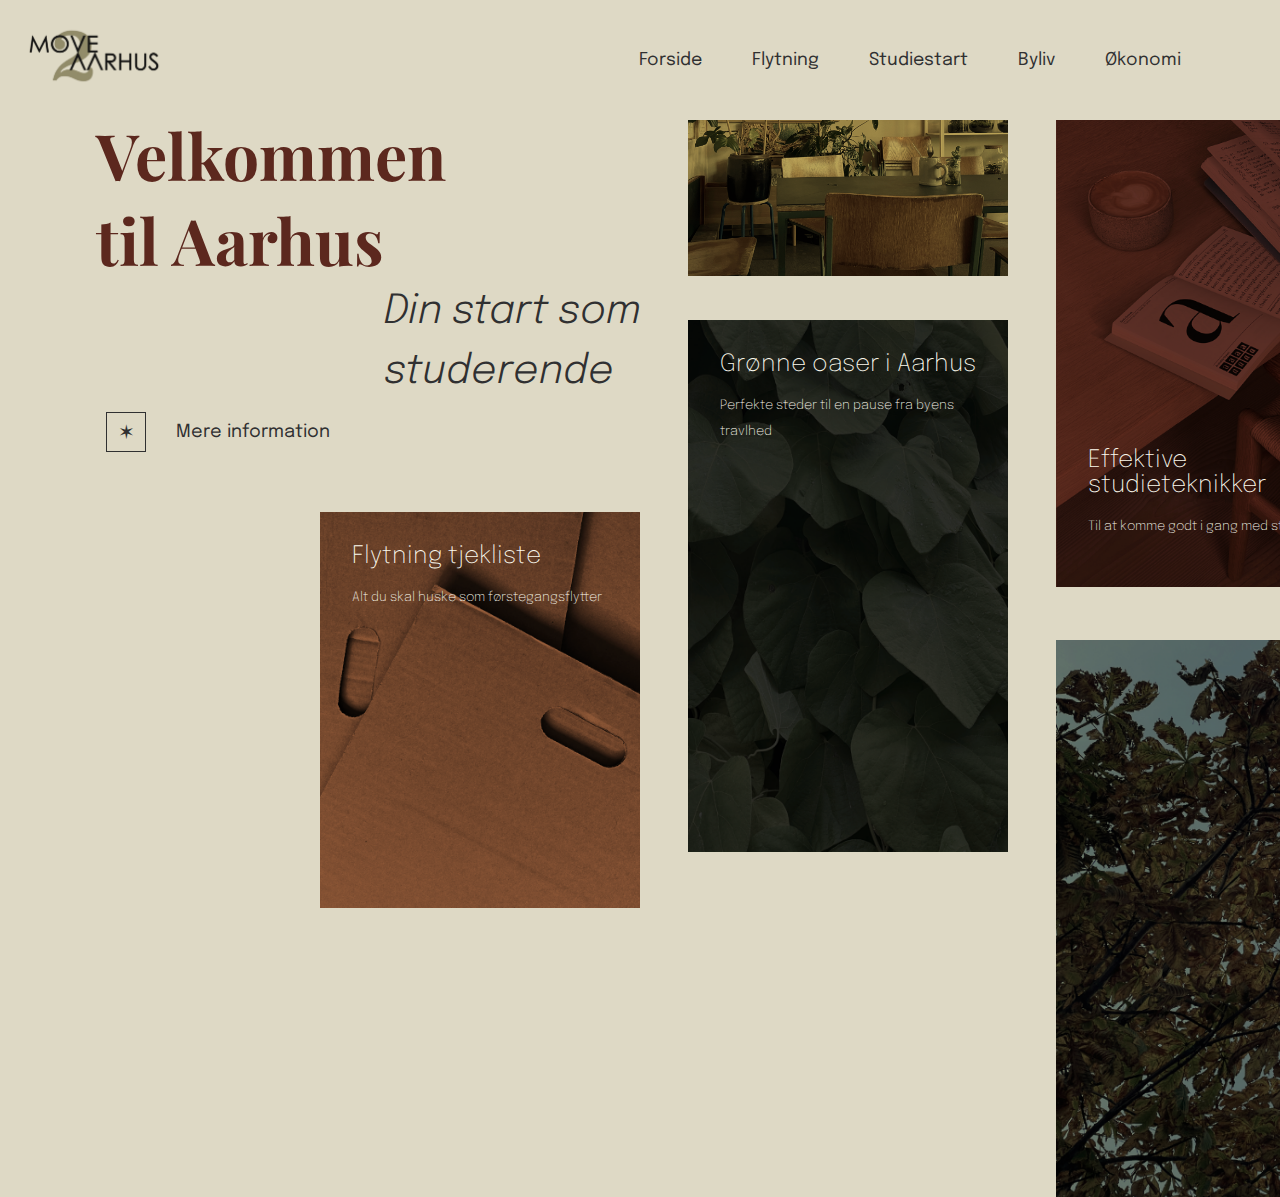
==== commit 0b0b3f6f: "Rettelser + detaljer" ====
--- a/index.html
+++ b/index.html
@@ -12,7 +12,7 @@
     <link rel="preconnect" href="https://fonts.gstatic.com" crossorigin>
     <link href="https://fonts.googleapis.com/css2?family=Playfair+Display:ital,wght@0,400..900;1,400..900&display=swap" rel="stylesheet">
    
-    <!-- Link til Epilouge Font-->
+    <!-- Link til Epilogue Font-->
     <link rel="preconnect" href="https://fonts.googleapis.com">
     <link rel="preconnect" href="https://fonts.gstatic.com" crossorigin>
     <link href="https://fonts.googleapis.com/css2?family=Epilogue:ital,wght@0,100..900;1,100..900&family=Playfair+Display:ital,wght@0,400..900;1,400..900&display=swap" rel="stylesheet">
@@ -32,7 +32,7 @@
                         <li class="dropdown">
                             <a href="#" class="dropbtn">Flytning</a>
                             <div class="dropdown-content">
-                                <a href="tjekliste.html">Flytning</a>
+                                <a href="tjekliste.html">Flytning tjekliste</a>
                                 <a href="#">Pakning og organisering</a>
                                 <a href="#">Indretning af studiebolig</a>
                                 <a href="#">Affaldssortering i Aarhus</a>
@@ -72,9 +72,7 @@
                 </nav>
             </article>
         </section>
-    </header>
 
-    <main>
         <section class="velkommen">
             <h1>Velkommen<br>til Aarhus</h1>
             <p>Din start som <br> studerende</p>
@@ -86,7 +84,14 @@
             </article>
         </section>
 
+    </header>
+
+    <main>
+
+        <!-- -->
         <section class="forside-billeder-grid">
+
+            <a href="tjekliste.html"> 
             <article class="billede billede-1">
                 <img src="img/forside/kasser.png" alt="Flytning tjekliste" class="kasser">
                 <div class="kasser text">
@@ -94,6 +99,9 @@
                     <p>Alt du skal huske som førstegangsflytter</p>
                 </div>
             </article>
+            </a>
+            
+            <a href="grønne-oaser.html">
             <article class="billede billede-2">
                 <img src="img/forside/planter.png" alt="Grønne oaser i Aarhus" class="planter">
                 <div class="planter text">
@@ -101,9 +109,13 @@
                     <p>Perfekte steder til en pause fra byens travlhed</p>
                 </div>
             </article>
+            </a>
+
             <article class="billede billede-3">
                 <img src="img/forside/plantecafe.png" alt="Plantecafé Plukk" class="plukk">
             </article>
+
+            <a href="studieteknikker.html">
             <article class="billede billede-4">
                 <img src="img/forside/studie.png" alt="Effektive studieteknikker" class="studie">
                 <div class="studie text bottom">
@@ -111,9 +123,12 @@
                     <p>Til at komme godt i gang med studierne</p>
                 </div>
             </article>
+            </a>
+
             <article class="billede billede-5">
                 <img src="img/forside/træ.png" alt="Toppen af træ" class="træ">
             </article>
+            
         </section>
     </main>
 </body>
--- a/css/style.css
+++ b/css/style.css
@@ -6,7 +6,7 @@
 
 :root {
     --rødbrun: rgb(92,40,30);
-    --baggrund: rgb(214,204,188);
+    --baggrund: rgb(222,217,197);
     --tekst: rgb(48,48,49);
     --oliven: rgb(140,135,106);
     --karry: rgb(190,162,81);
@@ -26,24 +26,23 @@
 
 /* Navigation bar */
 .navbar-container {
-    display: flex; /* Gør det til et flex-container */
-    justify-content: space-between; /* Sørger for, at logoet er til venstre og menuen til højre */
-    align-items: center; /* Vertikal centrering */
-    padding: 10px 20px; /* Lidt padding omkring indholdet */
-    background-color: var(--baggrund); /* Baggrundsfarve til hele baren */
+    display: flex; 
+    justify-content: space-between; /* Sørger for at logoet er til venstre og menuen til højre */
+    align-items: center; 
+    padding: 10px 20px;
+    background-color: var(--baggrund);
     position: fixed;
-    width: 100%; /* Sikrer, at baren fylder hele bredden */
+    width: 100%; /* Sikrer at baren fylder hele bredden */
     top: 0;
     left: 0;
     right: 0rem;
-    z-index: 1000; /* Sørger for, at baren er øverst */
+    z-index: 1000; /* Sørger for at baren er øverst */
 }
 
 /* Logo */
 .logo img {
-    width: 150px; /* Tilpas logoets størrelse */
+    width: 150px;
     height: auto;
-
 }
 
 /* Navbar */
@@ -56,11 +55,11 @@
 }
 
 .navbar ul li {
-    display: inline-block;
+    display: inline-block; /* Placeres på horisontal linje*/
 }
 
 .navbar ul li a {
-    text-decoration: none;
+    text-decoration: none; /* Fjerne stregen under menupunkter*/
     color: var(--tekst);
     font-size: 1.1rem;
     padding: 15px 15px;
@@ -68,16 +67,16 @@
 }
 
 .navbar ul li a:hover {
-    color: var(--oliven);
+    color: var(--oliven); /* Farven når musen kører hen over */
 }
 
 /* Dropdown menu */
+
 .dropdown-content {
-    display: none;
+    display: none; /* viser ikke underpunkterne */
     position: absolute;
     background-color: var(--off-white);
-    box-shadow: 0px 8px 16px, none;
-    min-width: 160px;
+    max-width: 175px; /* Max vidde på  dropdownboks */ 
     z-index: 1;
 }
 
@@ -90,11 +89,11 @@
 }
 
 .dropdown:hover .dropdown-content {
-    display: block;
+    display: block; /* Dropdownmenu indholdet bliver synligt når musen køres over */
 }
 
 .dropbtn {
-    cursor: pointer;
+    cursor: pointer; /* Pegehånd */
 }
 
 h1 {
@@ -107,7 +106,6 @@
 .velkommen {
     display: flex;
     flex-direction: column;
-    gap: 0px;
 }
 
 .velkommen h1 {
@@ -118,38 +116,39 @@
 
 .velkommen p {
     font-size: 2.5rem;
-    color: rgb(48,48,49);
-    padding-left: 18rem;
+    color: var(--tekst);
     font-style: italic;
     line-height: 60px;
     font-weight: 300;
+    padding-left: 18rem;
 
 }
 
 /* mere info boks */
 .info-box {
-    display: flex; /* Flexbox for at placere stjernen og teksten i linje */
-    align-items: center; /* Vertikal centrering af indholdet */
+    display: flex; /* Placere stjernen og teksten i linje */
+    align-items: center; /* Vertikal centrering */
     padding: 10px;
-    cursor: pointer; /* Ændrer markøren til en hånd, når man holder over */
-    transition: background-color 0.3s ease; /* Tilføjer en overgangseffekt */
+    cursor: pointer; 
+}
+.info-text:hover {
+    color: var(--oliven);
 }
 
 /* Ikonboks */
 .icon-box {
-    display: flex; /* Sikrer at ikonet er centreret */
+    display: flex; /* Centrer ikonet */
     justify-content: center;
     align-items: center;
-    width: 40px; /* Fastsætter størrelsen på ikonkassen */
+    width: 40px; 
     height: 40px;
-    border: 1px solid var(--tekst); /* Kant omkring ikonet */
-    margin-right: 30px; /* Plads mellem ikonet og teksten */
+    border: 1px solid var(--tekst);
+    margin-right: 30px; 
 }
 
 /* Ikonet */
 .icon {
-    font-size: 20px; /* Størrelse på ikonet */
-    line-height: 0; /* Fjerner ekstra plads omkring ikonet */
+    font-size: 20px; 
 }
 
 /* Teksten */
@@ -159,14 +158,14 @@
     color: var(--tekst);
 }
 
-/* billeder */
+/* Billed placering */
 
 .kasser, .planter, .plukk, .studie, .træ {
     display: block;
     width: 20rem;
     height: auto;
     position: absolute;
-    z-index: -1; /* Sørger for at billederne ligger bag alt andet */
+
 }
 
 /* Specifikke positioner for hvert billede */
@@ -194,6 +193,8 @@
     top: 40rem;
     left: 66rem;
 }
+
+/* billede text */
 
 .text {
     padding: 2rem;
@@ -212,5 +213,18 @@
 }
 
 .bottom {
-    padding-top: 22rem;
+    padding-top: 22rem; /* sætter teksten i bunden af billedet */
+}
+
+.forside-billeder-grid img {
+    transition: transform 0.6s ease-in-out; /* Glidende overgang både ind og ud */
+}
+
+.forside-billeder-grid article:hover img {
+    transform: scale(1.1);
+}
+
+.forside-billeder-grid article:hover .text {
+    transform: scale(1.05); 
+    transition: transform 0.6s ease-in-out;
 }